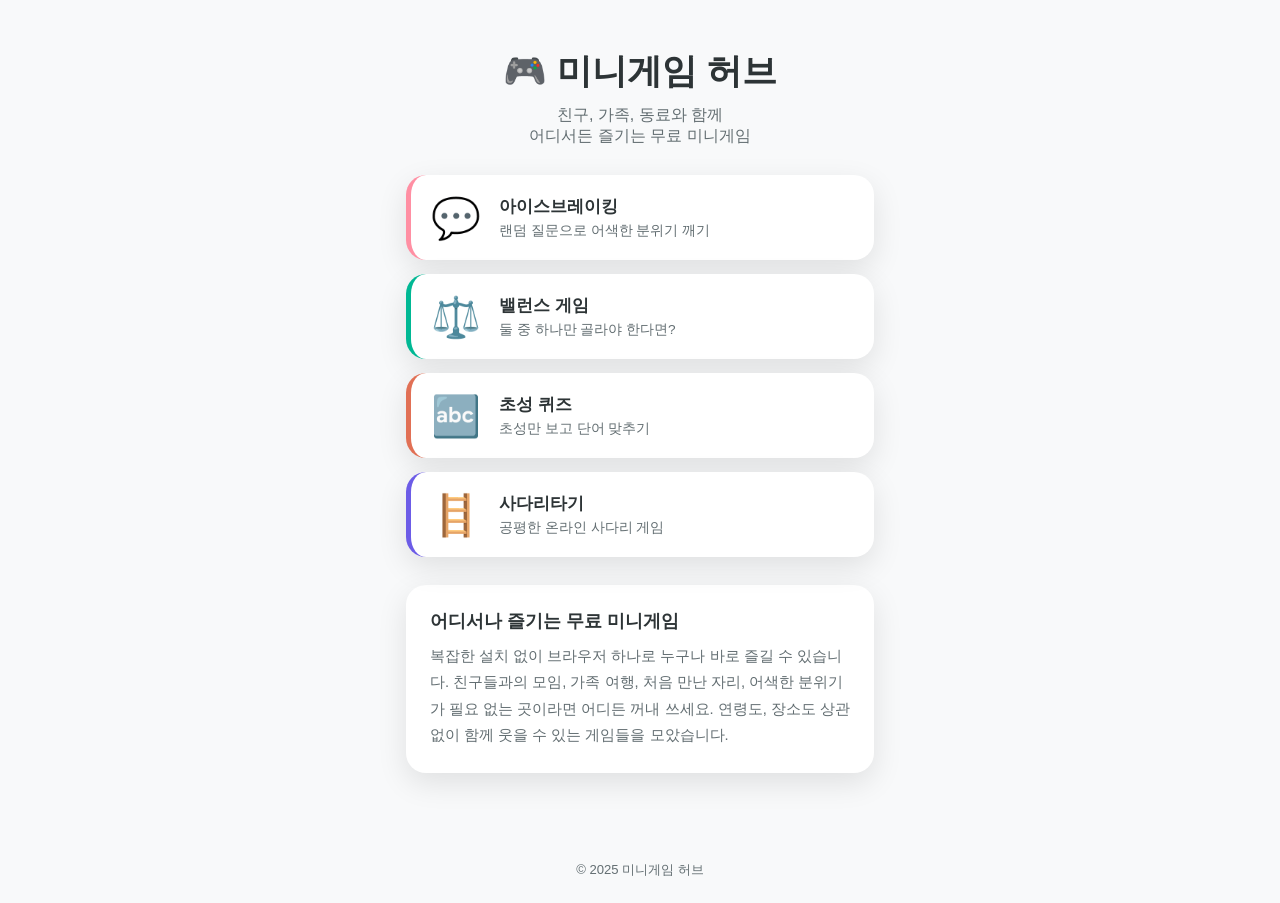
==== index.html @ 9e03bd50 "feat: 별도 페이지 분리 및 SEO 최적화 - index.html: 홈 페이지 (게임 목록 카드) - icebreaker.html: 아이스브레이킹 독립 페이지 - balance" ====
<!DOCTYPE html>
<html lang="ko">
<head>
  <meta charset="UTF-8">
  <meta name="viewport" content="width=device-width, initial-scale=1.0">
  <title>미니게임 허브 - 무료 온라인 미니게임 모음</title>
  <meta name="description" content="아이스브레이킹, 밸런스 게임, 초성 퀴즈, 사다리타기까지! 친구, 가족, 동료와 함께 즐기는 무료 온라인 미니게임 모음. 설치 없이 바로 플레이!">
  <meta name="keywords" content="미니게임, 온라인게임, 무료게임, 아이스브레이킹, 밸런스게임, 초성퀴즈, 사다리타기, 파티게임, 친구게임, 모임게임">
  <meta name="robots" content="index, follow">
  <meta property="og:type" content="website">
  <meta property="og:title" content="미니게임 허브 - 무료 온라인 미니게임 모음">
  <meta property="og:description" content="친구, 가족, 동료와 함께 즐기는 무료 온라인 미니게임 모음. 설치 없이 바로 플레이!">
  <meta property="og:url" content="https://comeevery-git.github.io/new_agent_project/">
  <meta property="og:locale" content="ko_KR">
  <link rel="canonical" href="https://comeevery-git.github.io/new_agent_project/">
  <link rel="icon" href="data:image/svg+xml,<svg xmlns=%22http://www.w3.org/2000/svg%22 viewBox=%220 0 100 100%22><text y=%22.9em%22 font-size=%2290%22>🎮</text></svg>">
  <link rel="stylesheet" href="designer/style.css">
</head>
<body class="home-theme">

  <header class="home-header">
    <h1 class="home-title">🎮 미니게임 허브</h1>
    <p class="home-subtitle">친구, 가족, 동료와 함께<br>어디서든 즐기는 무료 미니게임</p>
  </header>

  <main class="home-main">
    <nav class="games-grid" aria-label="게임 목록">
      <a href="icebreaker.html" class="home-game-card card-icebreaker">
        <div class="home-game-icon">💬</div>
        <div>
          <div class="home-game-name">아이스브레이킹</div>
          <div class="home-game-desc">랜덤 질문으로 어색한 분위기 깨기</div>
        </div>
      </a>
      <a href="balance.html" class="home-game-card card-balance">
        <div class="home-game-icon">⚖️</div>
        <div>
          <div class="home-game-name">밸런스 게임</div>
          <div class="home-game-desc">둘 중 하나만 골라야 한다면?</div>
        </div>
      </a>
      <a href="quiz.html" class="home-game-card card-quiz">
        <div class="home-game-icon">🔤</div>
        <div>
          <div class="home-game-name">초성 퀴즈</div>
          <div class="home-game-desc">초성만 보고 단어 맞추기</div>
        </div>
      </a>
      <a href="ladder.html" class="home-game-card card-ladder">
        <div class="home-game-icon">🪜</div>
        <div>
          <div class="home-game-name">사다리타기</div>
          <div class="home-game-desc">공평한 온라인 사다리 게임</div>
        </div>
      </a>
    </nav>

    <section class="about-section">
      <h2>어디서나 즐기는 무료 미니게임</h2>
      <p>복잡한 설치 없이 브라우저 하나로 누구나 바로 즐길 수 있습니다. 친구들과의 모임, 가족 여행, 처음 만난 자리, 어색한 분위기가 필요 없는 곳이라면 어디든 꺼내 쓰세요. 연령도, 장소도 상관없이 함께 웃을 수 있는 게임들을 모았습니다.</p>
    </section>
  </main>

  <footer class="home-footer">
    <p>© 2025 미니게임 허브</p>
  </footer>

</body>
</html>
---- designer/style.css ----
:root {
  --bg-primary: #f8f9fa;
  --bg-secondary: #ffffff;
  --accent-color: #ff8fa3;
  --text-main: #2d3436;
  --text-muted: #636e72;
  --shadow: 0 10px 30px rgba(0, 0, 0, 0.1);
}

* {
  box-sizing: border-box;
  margin: 0;
  padding: 0;
  font-family: 'Pretendard', -apple-system, BlinkMacSystemFont, 'Segoe UI', Roboto, sans-serif;
}

body {
  background-color: var(--bg-primary);
  display: flex;
  flex-direction: column;
  min-height: 100vh;
  color: var(--text-main);
  transition: background-color 0.4s ease;
}

/* ==================== 상단 네비게이션 ==================== */
.app-nav {
  position: sticky;
  top: 0;
  z-index: 100;
  display: flex;
  justify-content: space-between;
  align-items: center;
  padding: 14px 20px;
  background: var(--bg-secondary);
  box-shadow: 0 2px 12px rgba(0, 0, 0, 0.07);
}

.nav-game-title {
  font-size: 1.1rem;
  font-weight: 800;
  color: var(--accent-color);
  transition: color 0.3s;
}

.menu-btn {
  background: none;
  border: none;
  cursor: pointer;
  display: flex;
  flex-direction: column;
  justify-content: center;
  gap: 5px;
  padding: 8px;
  border-radius: 10px;
  transition: background 0.2s;
}

.menu-btn:hover {
  background: var(--bg-primary);
}

.menu-btn span {
  display: block;
  width: 22px;
  height: 2.5px;
  background: var(--text-main);
  border-radius: 2px;
}

/* ==================== 게임 뷰 ==================== */
.game-view {
  flex: 1;
  display: flex;
  justify-content: center;
  align-items: center;
  padding: 24px 16px;
  overflow-y: auto;
}

.game-view.hidden {
  display: none;
}

/* ==================== 게임 선택 메뉴 (바텀 시트) ==================== */
.game-menu-overlay {
  position: fixed;
  inset: 0;
  background: rgba(0, 0, 0, 0.45);
  z-index: 200;
  display: flex;
  align-items: flex-end;
  opacity: 0;
  pointer-events: none;
  transition: opacity 0.3s ease;
}

.game-menu-overlay.open {
  opacity: 1;
  pointer-events: all;
}

.game-menu {
  width: 100%;
  background: var(--bg-secondary);
  border-radius: 28px 28px 0 0;
  padding: 24px 20px 32px;
  transform: translateY(100%);
  transition: transform 0.35s cubic-bezier(0.34, 1.56, 0.64, 1);
}

.game-menu-overlay.open .game-menu {
  transform: translateY(0);
}

.game-menu-handle {
  width: 40px;
  height: 4px;
  background: #ddd;
  border-radius: 2px;
  margin: 0 auto 20px;
}

.game-menu-header {
  display: flex;
  justify-content: space-between;
  align-items: center;
  margin-bottom: 18px;
  font-size: 1.1rem;
  font-weight: 800;
}

.close-menu-btn {
  background: var(--bg-primary);
  border: none;
  border-radius: 50%;
  width: 34px;
  height: 34px;
  cursor: pointer;
  font-size: 14px;
  color: var(--text-muted);
  display: flex;
  align-items: center;
  justify-content: center;
  transition: background 0.2s;
}

.close-menu-btn:hover {
  background: #e0e0e0;
}

.game-list {
  display: flex;
  flex-direction: column;
  gap: 10px;
}

.game-card {
  display: flex;
  align-items: center;
  gap: 16px;
  padding: 16px;
  border-radius: 18px;
  background: var(--bg-primary);
  cursor: pointer;
  border: 2px solid transparent;
  transition: all 0.2s ease;
}

.game-card:hover {
  border-color: var(--accent-color);
}

.game-card.active {
  background: var(--accent-color);
  color: white;
}

.game-card-icon {
  font-size: 2.2rem;
  line-height: 1;
}

.game-card-info {
  flex: 1;
}

.game-card-name {
  font-weight: 800;
  font-size: 1rem;
  margin-bottom: 2px;
}

.game-card-desc {
  font-size: 0.82rem;
  opacity: 0.65;
}

.game-card.active .game-card-desc {
  opacity: 0.85;
}

/* ==================== 아이스브레이킹 뷰 ==================== */
.container {
  width: 100%;
  max-width: 450px;
  text-align: center;
}

.category-tabs {
  display: flex;
  justify-content: space-around;
  margin-bottom: 2rem;
  background: #eee;
  padding: 5px;
  border-radius: 15px;
}

.category-tabs button {
  flex: 1;
  border: none;
  background: transparent;
  padding: 10px;
  border-radius: 12px;
  cursor: pointer;
  font-weight: 600;
  transition: 0.3s;
  font-family: inherit;
}

.category-tabs button.active {
  background: white;
  box-shadow: 0 4px 6px rgba(0, 0, 0, 0.05);
  color: var(--accent-color);
}

.card {
  background: var(--bg-secondary);
  padding: 3rem 2rem;
  border-radius: 25px;
  box-shadow: var(--shadow);
  min-height: 250px;
  display: flex;
  flex-direction: column;
  justify-content: center;
  margin-bottom: 2rem;
  transition: transform 0.3s ease;
}

.card:active {
  transform: scale(0.98);
}

.question-text {
  font-size: 1.5rem;
  line-height: 1.6;
  font-weight: 700;
  word-break: keep-all;
}

.generate-btn {
  background: var(--accent-color);
  color: white;
  border: none;
  padding: 1.2rem 2.5rem;
  border-radius: 18px;
  font-size: 1.2rem;
  font-weight: 800;
  cursor: pointer;
  box-shadow: 0 8px 20px rgba(0, 0, 0, 0.12);
  width: 100%;
  transition: 0.3s;
  font-family: inherit;
}

.generate-btn:hover {
  transform: translateY(-2px);
  filter: brightness(1.05);
}

.generate-btn:active {
  transform: translateY(0);
}

/* ==================== 사다리타기 ==================== */
.ladder-container {
  width: 100%;
  max-width: 500px;
  text-align: center;
}

.ladder-title {
  font-size: 1.5rem;
  font-weight: 800;
  margin-bottom: 6px;
}

.ladder-subtitle {
  color: var(--text-muted);
  margin-bottom: 24px;
  font-size: 0.95rem;
}

.ladder-inputs {
  background: var(--bg-secondary);
  border-radius: 20px;
  padding: 20px;
  box-shadow: var(--shadow);
  margin-bottom: 20px;
  text-align: left;
}

.ladder-col-header {
  display: flex;
  justify-content: space-between;
  font-weight: 700;
  font-size: 0.88rem;
  color: var(--text-muted);
  margin-bottom: 12px;
  padding: 0 4px;
}

.ladder-col-header span:last-child {
  margin-right: 34px;
}

.player-row {
  display: flex;
  gap: 8px;
  margin-bottom: 10px;
  align-items: center;
}

.player-input,
.result-input {
  flex: 1;
  padding: 11px 14px;
  border: 2px solid #eee;
  border-radius: 12px;
  font-size: 0.95rem;
  font-family: inherit;
  outline: none;
  background: var(--bg-primary);
  color: var(--text-main);
  transition: border-color 0.2s;
}

.player-input:focus,
.result-input:focus {
  border-color: var(--accent-color);
  background: white;
}

.remove-row-btn {
  background: none;
  border: none;
  color: #ccc;
  cursor: pointer;
  font-size: 1.1rem;
  padding: 4px 6px;
  border-radius: 8px;
  transition: color 0.2s;
  flex-shrink: 0;
  line-height: 1;
}

.remove-row-btn:hover {
  color: #e74c3c;
}

.add-player-btn {
  width: 100%;
  padding: 11px;
  border: 2px dashed #ddd;
  border-radius: 12px;
  background: none;
  color: var(--text-muted);
  font-size: 0.93rem;
  cursor: pointer;
  margin-top: 6px;
  transition: all 0.2s;
  font-family: inherit;
  font-weight: 600;
}

.add-player-btn:hover {
  border-color: var(--accent-color);
  color: var(--accent-color);
}

.add-player-btn:disabled {
  opacity: 0.35;
  cursor: not-allowed;
}

.ladder-start-btn {
  margin-top: 4px;
}

#ladder-canvas {
  display: block;
  margin: 0 auto 20px;
  max-width: 100%;
}

.ladder-actions {
  display: flex;
  flex-direction: column;
  gap: 10px;
}

.secondary-btn {
  background: var(--bg-secondary);
  border: 2px solid #eee;
  padding: 1rem 2rem;
  border-radius: 18px;
  font-size: 1rem;
  font-weight: 700;
  cursor: pointer;
  width: 100%;
  transition: all 0.2s;
  font-family: inherit;
  color: var(--text-main);
}

.secondary-btn:hover {
  border-color: var(--accent-color);
  color: var(--accent-color);
}

.result-list {
  margin-top: 20px;
  display: flex;
  flex-direction: column;
  gap: 10px;
  text-align: left;
}

.result-item {
  display: flex;
  align-items: center;
  gap: 10px;
  background: var(--bg-secondary);
  padding: 14px 18px;
  border-radius: 14px;
  box-shadow: 0 2px 10px rgba(0, 0, 0, 0.06);
}

.result-player {
  font-weight: 700;
  flex: 1;
}

.result-arrow {
  color: var(--text-muted);
  font-size: 1rem;
}

.result-value {
  font-weight: 700;
  color: var(--accent-color);
  flex: 1;
  text-align: right;
}

/* ==================== 밸런스 게임 ==================== */
.balance-progress {
  text-align: center;
  font-size: 0.9rem;
  font-weight: 600;
  color: var(--text-muted);
  margin-bottom: 20px;
}

.balance-cards {
  display: flex;
  flex-direction: column;
  gap: 14px;
  margin-bottom: 24px;
}

.balance-card {
  background: var(--bg-secondary);
  border: 3px solid #eee;
  border-radius: 22px;
  padding: 28px 20px;
  font-size: 1.3rem;
  font-weight: 800;
  text-align: center;
  cursor: pointer;
  transition: all 0.2s ease;
  line-height: 1.4;
  word-break: keep-all;
  box-shadow: var(--shadow);
}

.balance-card:hover {
  border-color: var(--accent-color);
  transform: scale(1.02);
}

.balance-card.selected {
  background: var(--accent-color);
  border-color: var(--accent-color);
  color: white;
  transform: scale(1.02);
}

.balance-vs {
  text-align: center;
  font-size: 1rem;
  font-weight: 900;
  color: var(--text-muted);
  letter-spacing: 2px;
}

/* ==================== 초성 퀴즈 ==================== */
.quiz-progress {
  text-align: center;
  font-size: 0.9rem;
  font-weight: 600;
  color: var(--text-muted);
  margin-bottom: 20px;
}

.quiz-card {
  background: var(--bg-secondary);
  border-radius: 25px;
  padding: 40px 24px 30px;
  text-align: center;
  box-shadow: var(--shadow);
  margin-bottom: 20px;
}

.quiz-consonants {
  font-size: 3rem;
  font-weight: 900;
  letter-spacing: 12px;
  color: var(--accent-color);
  margin-bottom: 24px;
  line-height: 1.2;
}

.quiz-timer-bar {
  width: 100%;
  height: 8px;
  background: #eee;
  border-radius: 4px;
  overflow: hidden;
  margin-bottom: 20px;
}

.quiz-timer-fill {
  height: 100%;
  background: var(--accent-color);
  border-radius: 4px;
  transition: width 0.1s linear;
}

.quiz-hint {
  font-size: 1rem;
  color: var(--text-muted);
  background: var(--bg-primary);
  border-radius: 12px;
  padding: 10px 16px;
  margin-bottom: 10px;
}

.quiz-answer {
  font-size: 2rem;
  font-weight: 900;
  color: var(--accent-color);
  animation: fadeIn 0.4s ease;
  margin-top: 8px;
}

.quiz-actions {
  display: flex;
  gap: 10px;
  margin-bottom: 10px;
}

.quiz-actions .secondary-btn {
  flex: 1;
}

.quiz-actions .generate-btn {
  flex: 2;
}

/* ==================== 테마 ==================== */
.meeting-theme { --accent-color: #ff8fa3; }
.office-theme  { --accent-color: #74b9ff; }
.casual-theme  { --accent-color: #fab1a0; }
.ladder-theme  { --accent-color: #6c5ce7; }
.balance-theme { --accent-color: #00b894; }
.quiz-theme    { --accent-color: #e17055; }

/* ==================== 홈 페이지 ==================== */
.home-theme { --accent-color: #ff8fa3; }

.home-header {
  padding: 48px 20px 28px;
  text-align: center;
}

.home-title {
  font-size: 2.2rem;
  font-weight: 900;
  margin-bottom: 10px;
}

.home-subtitle {
  font-size: 1rem;
  color: var(--text-muted);
  font-weight: 500;
  word-break: keep-all;
}

.home-main {
  max-width: 500px;
  margin: 0 auto;
  padding: 0 16px 40px;
}

.games-grid {
  display: flex;
  flex-direction: column;
  gap: 14px;
  margin-bottom: 28px;
}

.home-game-card {
  display: flex;
  align-items: center;
  gap: 18px;
  background: var(--bg-secondary);
  border-radius: 20px;
  padding: 20px;
  text-decoration: none;
  color: var(--text-main);
  box-shadow: var(--shadow);
  border-left: 5px solid transparent;
  transition: transform 0.2s ease, box-shadow 0.2s ease;
}

.home-game-card:hover {
  transform: translateY(-3px);
  box-shadow: 0 16px 40px rgba(0, 0, 0, 0.12);
}

.home-game-card.card-icebreaker { border-left-color: #ff8fa3; }
.home-game-card.card-balance    { border-left-color: #00b894; }
.home-game-card.card-quiz       { border-left-color: #e17055; }
.home-game-card.card-ladder     { border-left-color: #6c5ce7; }

.home-game-icon {
  font-size: 2.5rem;
  line-height: 1;
  flex-shrink: 0;
}

.home-game-name {
  font-size: 1.05rem;
  font-weight: 800;
  margin-bottom: 4px;
}

.home-game-desc {
  font-size: 0.85rem;
  color: var(--text-muted);
  font-weight: 500;
}

.about-section {
  background: var(--bg-secondary);
  border-radius: 20px;
  padding: 24px;
  box-shadow: var(--shadow);
  margin-bottom: 24px;
}

.about-section h2 {
  font-size: 1.1rem;
  font-weight: 800;
  margin-bottom: 10px;
}

.about-section p {
  font-size: 0.92rem;
  color: var(--text-muted);
  line-height: 1.8;
}

.home-footer {
  text-align: center;
  padding: 24px 20px;
  font-size: 0.82rem;
  color: var(--text-muted);
}

.home-footer a {
  color: var(--text-muted);
  text-decoration: underline;
}

/* ==================== 게임 페이지 공통 ==================== */
.page-nav {
  position: sticky;
  top: 0;
  z-index: 100;
  display: flex;
  align-items: center;
  justify-content: space-between;
  padding: 14px 20px;
  background: var(--bg-secondary);
  box-shadow: 0 2px 12px rgba(0, 0, 0, 0.07);
}

.back-btn {
  text-decoration: none;
  color: var(--accent-color);
  font-weight: 700;
  font-size: 0.92rem;
  padding: 6px 12px;
  border-radius: 10px;
  background: rgba(0, 0, 0, 0.04);
  transition: background 0.2s;
  white-space: nowrap;
}

.back-btn:hover { background: rgba(0, 0, 0, 0.08); }

.page-nav-title {
  font-size: 1rem;
  font-weight: 800;
  color: var(--text-main);
}

.nav-spacer { width: 70px; }

.game-page {
  flex: 1;
  display: flex;
  justify-content: center;
  align-items: center;
  padding: 24px 16px;
}

.game-page.top-align {
  align-items: flex-start;
  padding-top: 20px;
}

.other-games {
  max-width: 500px;
  margin: 0 auto;
  padding: 0 16px 40px;
}

.other-games h2 {
  font-size: 0.95rem;
  font-weight: 700;
  color: var(--text-muted);
  margin-bottom: 14px;
  padding-left: 4px;
}

.other-games-list {
  display: flex;
  flex-direction: column;
  gap: 10px;
}

.other-game-link {
  display: flex;
  align-items: center;
  gap: 14px;
  background: var(--bg-secondary);
  border-radius: 16px;
  padding: 14px 18px;
  text-decoration: none;
  color: var(--text-main);
  font-weight: 700;
  font-size: 0.92rem;
  box-shadow: 0 2px 8px rgba(0, 0, 0, 0.06);
  transition: transform 0.2s;
}

.other-game-link:hover { transform: translateX(4px); }
.other-game-link span:first-child { font-size: 1.4rem; }

/* ==================== 유틸리티 ==================== */
.hidden { display: none !important; }

/* ==================== 애니메이션 ==================== */
.fade-in {
  animation: fadeIn 0.5s ease;
}

@keyframes fadeIn {
  from { opacity: 0; transform: translateY(10px); }
  to   { opacity: 1; transform: translateY(0); }
}
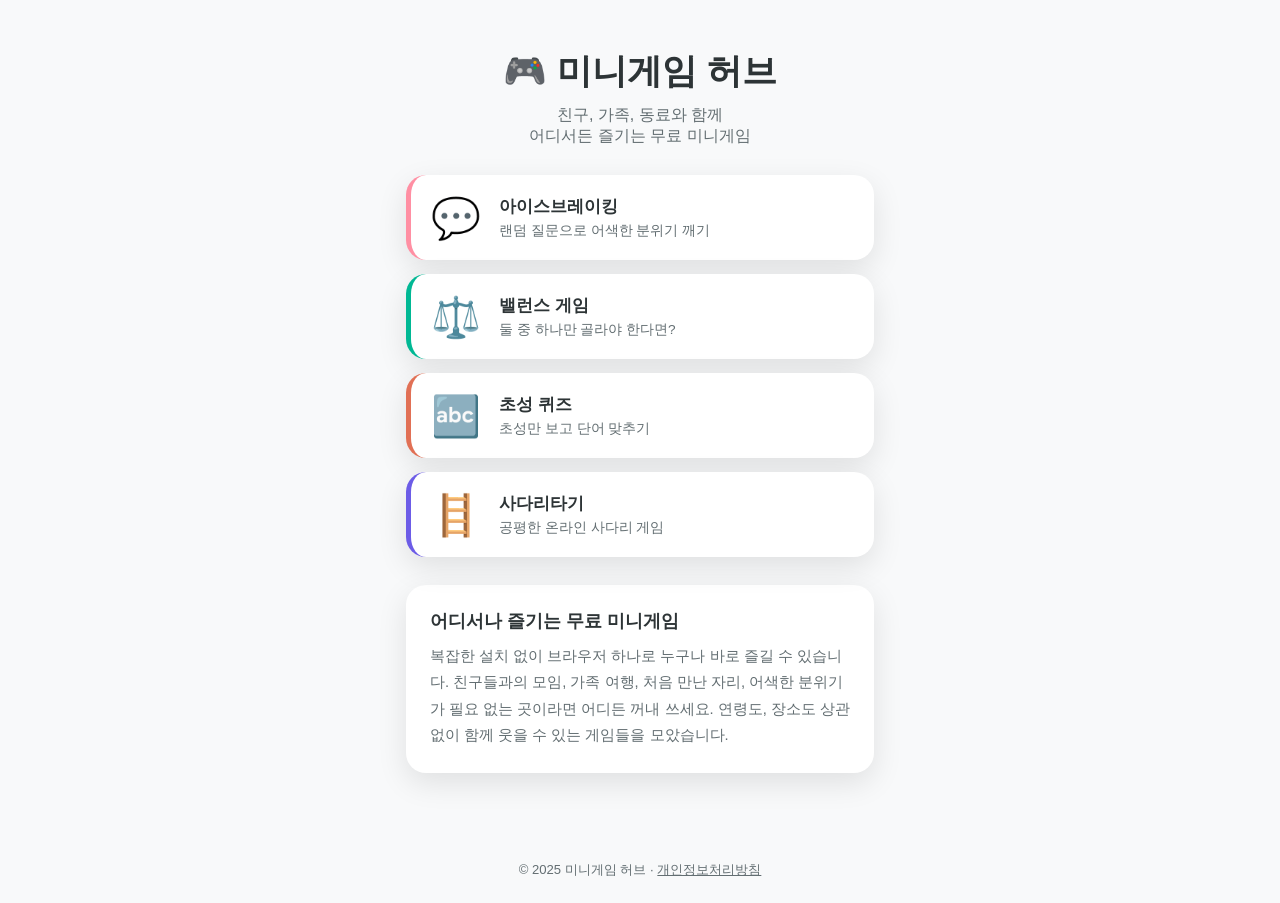
==== commit 116286f7: "feat: og:image, 개인정보처리방침, AdSense 준비 완료 - og-image.jpg 추가 (소셜 공유 썸네일) - 전 페이지 og:image / twitter:ima" ====
--- a/index.html
+++ b/index.html
@@ -13,6 +13,22 @@
   <meta property="og:url" content="https://comeevery-git.github.io/new_agent_project/">
   <meta property="og:locale" content="ko_KR">
   <link rel="canonical" href="https://comeevery-git.github.io/new_agent_project/">
+  <meta property="og:image" content="https://comeevery-git.github.io/new_agent_project/og-image.jpg">
+  <meta property="og:image:alt" content="미니게임 허브 마스코트">
+  <meta name="twitter:card" content="summary_large_image">
+  <meta name="twitter:title" content="미니게임 허브 - 무료 온라인 미니게임 모음">
+  <meta name="twitter:description" content="친구, 가족, 동료와 함께 즐기는 무료 온라인 미니게임 모음. 설치 없이 바로 플레이!">
+  <meta name="twitter:image" content="https://comeevery-git.github.io/new_agent_project/og-image.jpg">
+  <script type="application/ld+json">
+  {
+    "@context": "https://schema.org",
+    "@type": "WebSite",
+    "name": "미니게임 허브",
+    "description": "아이스브레이킹, 밸런스 게임, 초성 퀴즈, 사다리타기! 친구, 가족, 동료와 함께 즐기는 무료 온라인 미니게임 모음.",
+    "url": "https://comeevery-git.github.io/new_agent_project/",
+    "inLanguage": "ko-KR"
+  }
+  </script>
   <link rel="icon" href="data:image/svg+xml,<svg xmlns=%22http://www.w3.org/2000/svg%22 viewBox=%220 0 100 100%22><text y=%22.9em%22 font-size=%2290%22>🎮</text></svg>">
   <link rel="stylesheet" href="designer/style.css">
 </head>
@@ -62,7 +78,7 @@
   </main>
 
   <footer class="home-footer">
-    <p>© 2025 미니게임 허브</p>
+    <p>© 2025 미니게임 허브 · <a href="privacy.html">개인정보처리방침</a></p>
   </footer>
 
 </body>
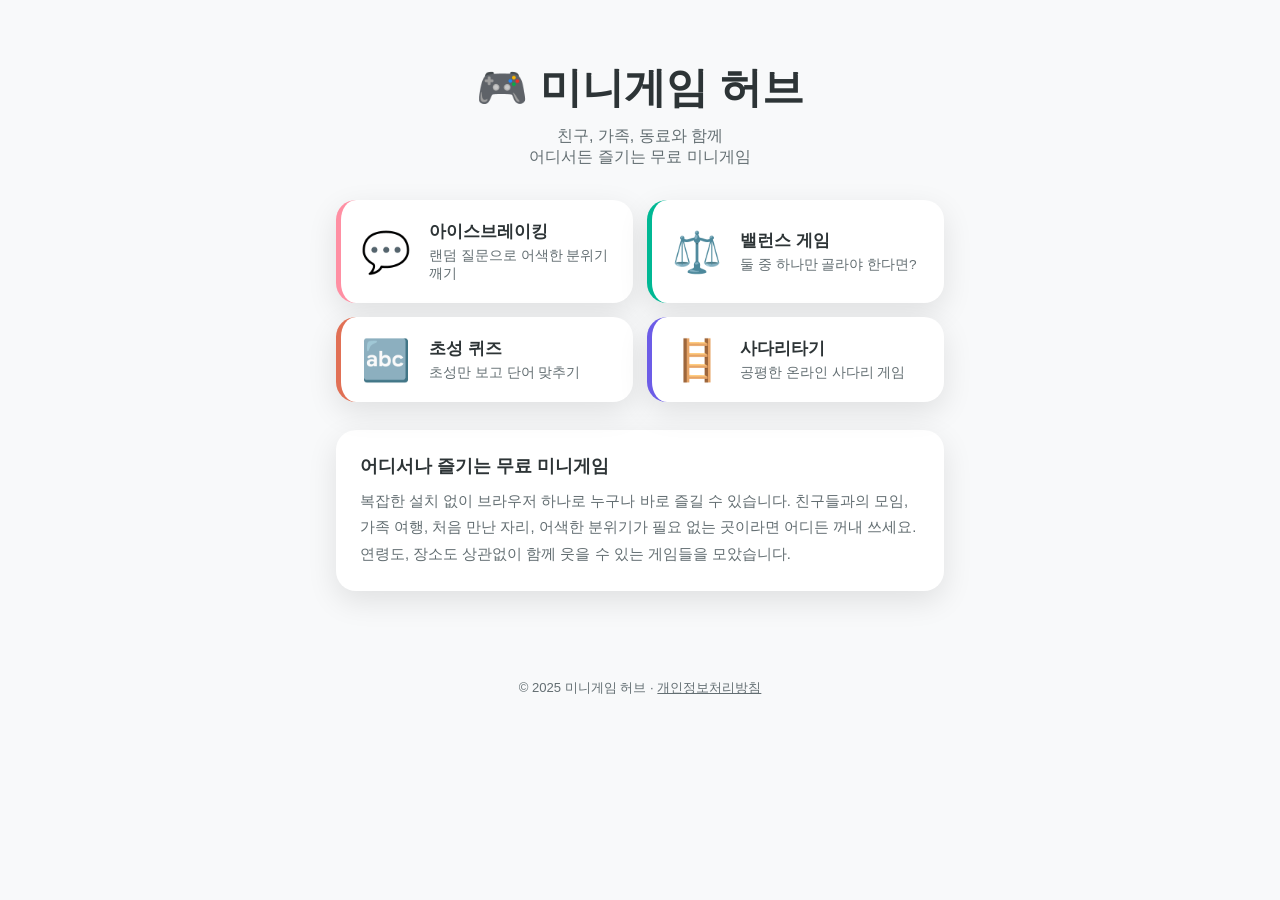
==== commit da6824c2: "fix: og:image:width, og:image:height, og:image:type 태그 추가 (Kakao OG 스크레이퍼 호환성) Co-Authored-By: Claud" ====
--- a/index.html
+++ b/index.html
@@ -14,6 +14,9 @@
   <meta property="og:locale" content="ko_KR">
   <link rel="canonical" href="https://comeevery-git.github.io/new_agent_project/">
   <meta property="og:image" content="https://comeevery-git.github.io/new_agent_project/og-image.jpg">
+  <meta property="og:image:width" content="800">
+  <meta property="og:image:height" content="800">
+  <meta property="og:image:type" content="image/jpeg">
   <meta property="og:image:alt" content="미니게임 허브 마스코트">
   <meta name="twitter:card" content="summary_large_image">
   <meta name="twitter:title" content="미니게임 허브 - 무료 온라인 미니게임 모음">
--- a/designer/style.css
+++ b/designer/style.css
@@ -793,6 +793,47 @@
 /* ==================== 유틸리티 ==================== */
 .hidden { display: none !important; }
 
+/* ==================== 반응형 ==================== */
+@media (min-width: 600px) {
+  .games-grid {
+    display: grid;
+    grid-template-columns: 1fr 1fr;
+    gap: 14px;
+  }
+
+  .home-header {
+    padding: 60px 20px 32px;
+  }
+
+  .home-title {
+    font-size: 2.6rem;
+  }
+
+  .balance-card {
+    font-size: 1.5rem;
+    padding: 36px 28px;
+  }
+
+  .quiz-consonants {
+    font-size: 3.8rem;
+    letter-spacing: 18px;
+  }
+}
+
+@media (min-width: 900px) {
+  .home-main {
+    max-width: 640px;
+  }
+
+  .game-page {
+    padding: 40px 20px;
+  }
+
+  .container {
+    max-width: 520px;
+  }
+}
+
 /* ==================== 애니메이션 ==================== */
 .fade-in {
   animation: fadeIn 0.5s ease;
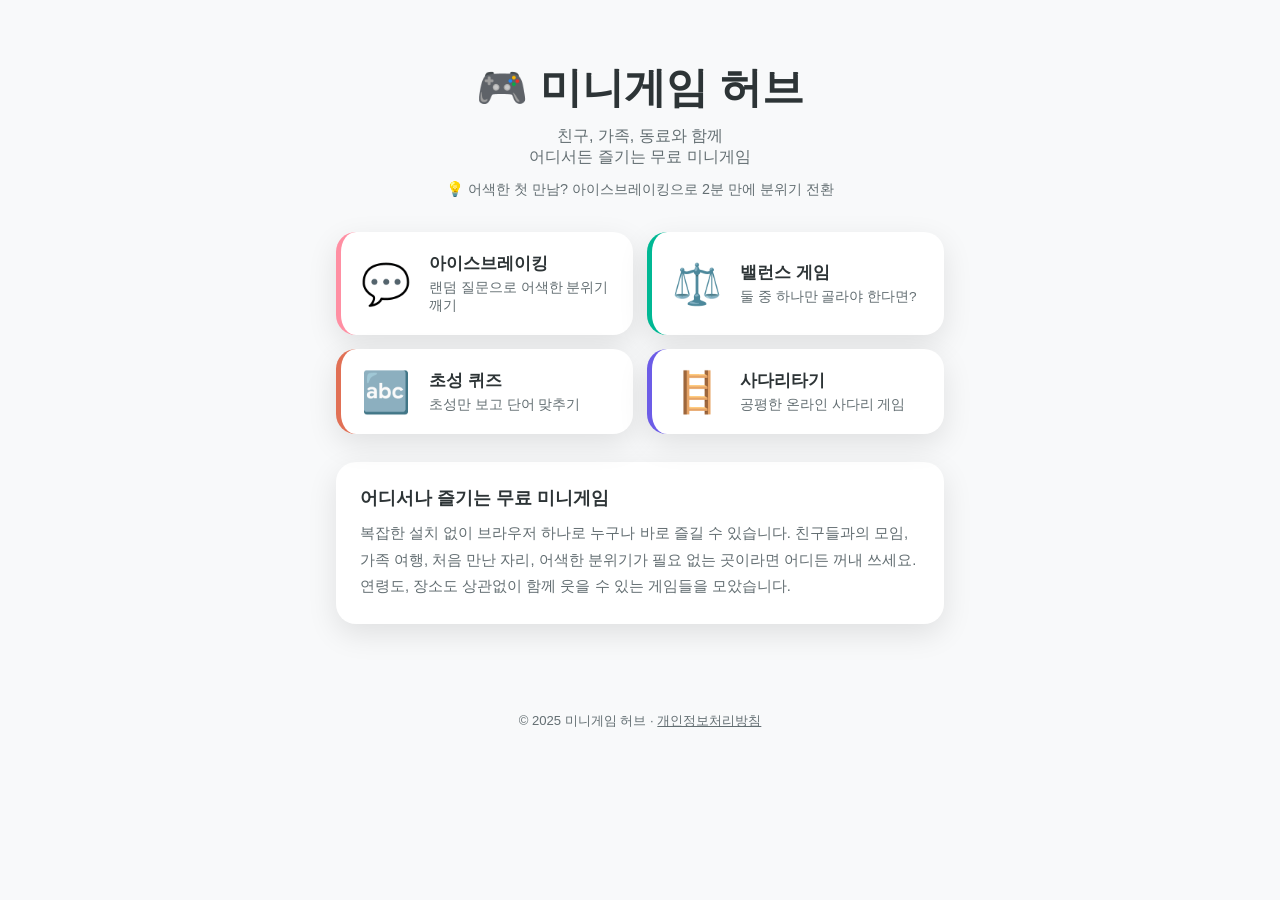
==== commit b0cd9968: "feat: 공유하기 버튼 + 토스트, 상황 활용 섹션, 홈 rotating text 추가 - 각 게임 페이지 상단 네비에 🔗 공유 버튼 추가 (링크 복사 + 토스트 노티) - 각 " ====
--- a/index.html
+++ b/index.html
@@ -40,6 +40,7 @@
   <header class="home-header">
     <h1 class="home-title">🎮 미니게임 허브</h1>
     <p class="home-subtitle">친구, 가족, 동료와 함께<br>어디서든 즐기는 무료 미니게임</p>
+    <p class="home-rotating-text" id="home-rotating-text"></p>
   </header>
 
   <main class="home-main">
@@ -84,5 +85,30 @@
     <p>© 2025 미니게임 허브 · <a href="privacy.html">개인정보처리방침</a></p>
   </footer>
 
+  <div class="toast" id="toast">🔗 링크가 복사되었어요!</div>
+
+  <script>
+    const messages = [
+      '💡 어색한 첫 만남? 아이스브레이킹으로 2분 만에 분위기 전환',
+      '⚖️ 치킨 vs 피자, 진짜 내 취향은 뭘까?',
+      '🔤 초성만 보고 3초 안에 맞춰봐!',
+      '🪜 오늘 메뉴 고민된다면 사다리에 맡겨봐',
+      '🎮 설치 없이 바로 플레이 — 지금 시작하세요',
+    ];
+    let idx = 0;
+    const el = document.getElementById('home-rotating-text');
+
+    function rotate() {
+      el.classList.add('fade-out');
+      setTimeout(() => {
+        idx = (idx + 1) % messages.length;
+        el.textContent = messages[idx];
+        el.classList.remove('fade-out');
+      }, 380);
+    }
+
+    el.textContent = messages[0];
+    setInterval(rotate, 3500);
+  </script>
 </body>
 </html>
--- a/designer/style.css
+++ b/designer/style.css
@@ -834,6 +834,111 @@
   }
 }
 
+/* ==================== 공유하기 버튼 ==================== */
+.share-btn {
+  background: var(--bg-primary);
+  border: 1.5px solid rgba(0,0,0,0.12);
+  border-radius: 20px;
+  padding: 6px 14px;
+  font-size: 0.82rem;
+  font-weight: 600;
+  color: var(--text-muted);
+  cursor: pointer;
+  transition: all 0.2s;
+  white-space: nowrap;
+}
+
+.share-btn:hover {
+  background: var(--accent-color);
+  color: #fff;
+  border-color: var(--accent-color);
+  transform: translateY(-1px);
+}
+
+/* ==================== 토스트 알림 ==================== */
+.toast {
+  position: fixed;
+  bottom: 32px;
+  left: 50%;
+  transform: translateX(-50%) translateY(80px);
+  background: #2d3436;
+  color: #fff;
+  padding: 12px 24px;
+  border-radius: 24px;
+  font-size: 0.9rem;
+  font-weight: 600;
+  z-index: 9999;
+  opacity: 0;
+  transition: opacity 0.25s ease, transform 0.25s ease;
+  pointer-events: none;
+  white-space: nowrap;
+}
+
+.toast.show {
+  opacity: 1;
+  transform: translateX(-50%) translateY(0);
+}
+
+/* ==================== 상황 활용 섹션 ==================== */
+.situations-section {
+  padding: 28px 20px 4px;
+  max-width: 520px;
+  margin: 0 auto;
+  width: 100%;
+}
+
+.situations-section h2 {
+  font-size: 0.82rem;
+  color: var(--text-muted);
+  font-weight: 700;
+  letter-spacing: 0.06em;
+  margin-bottom: 12px;
+  text-transform: uppercase;
+}
+
+.situations-grid {
+  display: grid;
+  grid-template-columns: repeat(2, 1fr);
+  gap: 9px;
+}
+
+.situation-card {
+  background: var(--bg-secondary);
+  border-radius: 14px;
+  padding: 13px 15px;
+  display: flex;
+  align-items: center;
+  gap: 10px;
+  box-shadow: 0 2px 8px rgba(0,0,0,0.05);
+}
+
+.situation-card .sit-icon {
+  font-size: 1.5rem;
+  line-height: 1;
+  flex-shrink: 0;
+}
+
+.situation-card .sit-text {
+  font-size: 0.87rem;
+  font-weight: 600;
+  color: var(--text-main);
+  line-height: 1.35;
+}
+
+/* ==================== 홈 rotating text ==================== */
+.home-rotating-text {
+  font-size: 0.9rem;
+  color: var(--text-muted);
+  margin-top: 12px;
+  min-height: 1.4em;
+  opacity: 1;
+  transition: opacity 0.35s ease;
+}
+
+.home-rotating-text.fade-out {
+  opacity: 0;
+}
+
 /* ==================== 애니메이션 ==================== */
 .fade-in {
   animation: fadeIn 0.5s ease;
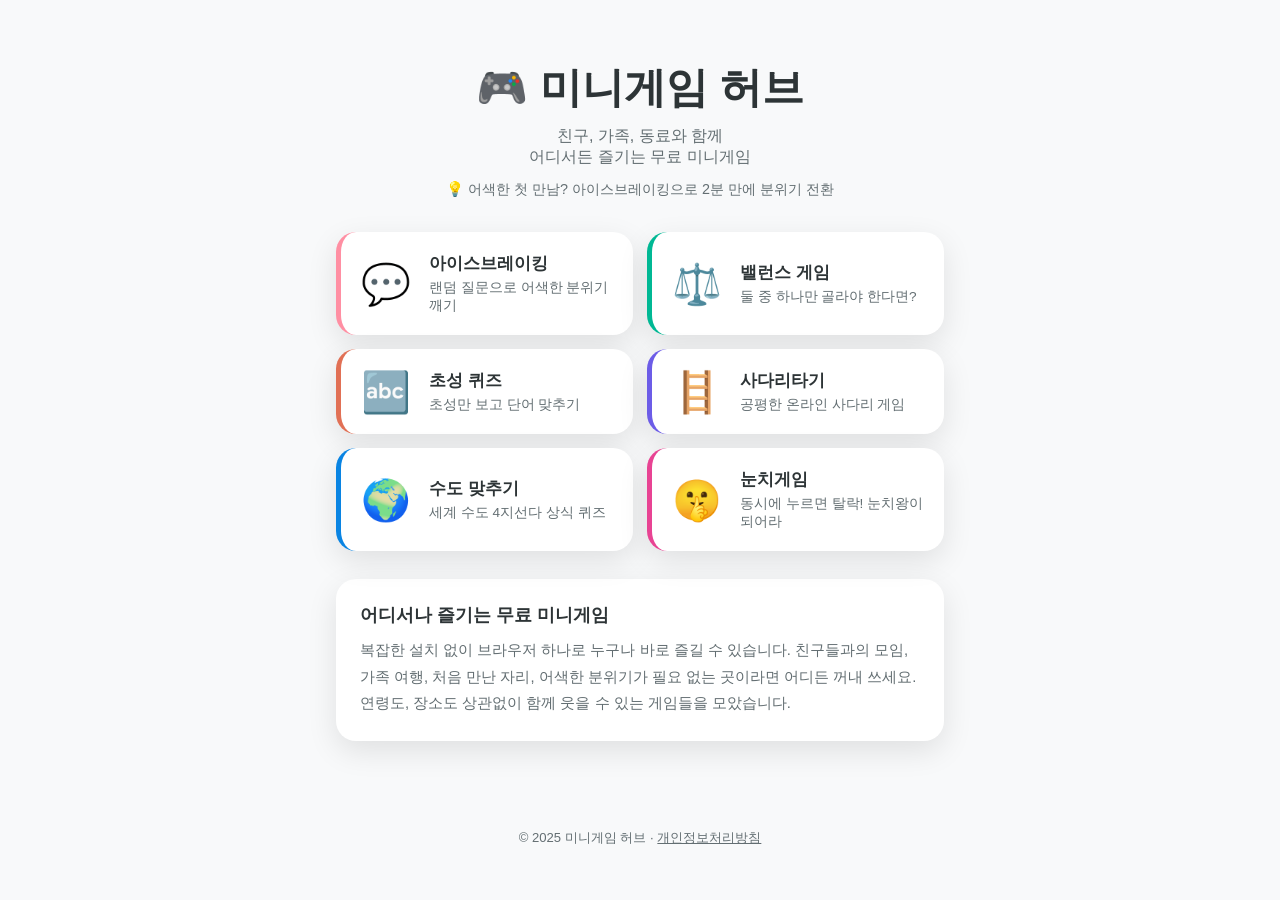
==== commit 71c30698: "feat: 수도 맞추기·눈치게임 추가, 상황 카드 리디자인, AOS 라이브러리 적용 - capital.html: 세계 50개국 수도 4지선다 퀴즈 (12초 타이머, 10문제, 점수" ====
--- a/index.html
+++ b/index.html
@@ -5,7 +5,7 @@
   <meta name="viewport" content="width=device-width, initial-scale=1.0">
   <title>미니게임 허브 - 무료 온라인 미니게임 모음</title>
   <meta name="description" content="아이스브레이킹, 밸런스 게임, 초성 퀴즈, 사다리타기까지! 친구, 가족, 동료와 함께 즐기는 무료 온라인 미니게임 모음. 설치 없이 바로 플레이!">
-  <meta name="keywords" content="미니게임, 온라인게임, 무료게임, 아이스브레이킹, 밸런스게임, 초성퀴즈, 사다리타기, 파티게임, 친구게임, 모임게임">
+  <meta name="keywords" content="미니게임, 온라인게임, 무료게임, 아이스브레이킹, 밸런스게임, 초성퀴즈, 사다리타기, 수도퀴즈, 눈치게임, 파티게임, 친구게임, 모임게임">
   <meta name="robots" content="index, follow">
   <meta property="og:type" content="website">
   <meta property="og:title" content="미니게임 허브 - 무료 온라인 미니게임 모음">
@@ -73,6 +73,20 @@
           <div class="home-game-desc">공평한 온라인 사다리 게임</div>
         </div>
       </a>
+      <a href="capital.html" class="home-game-card card-capital">
+        <div class="home-game-icon">🌍</div>
+        <div>
+          <div class="home-game-name">수도 맞추기</div>
+          <div class="home-game-desc">세계 수도 4지선다 상식 퀴즈</div>
+        </div>
+      </a>
+      <a href="nunchi.html" class="home-game-card card-nunchi">
+        <div class="home-game-icon">🤫</div>
+        <div>
+          <div class="home-game-name">눈치게임</div>
+          <div class="home-game-desc">동시에 누르면 탈락! 눈치왕이 되어라</div>
+        </div>
+      </a>
     </nav>
 
     <section class="about-section">
@@ -93,6 +107,8 @@
       '⚖️ 치킨 vs 피자, 진짜 내 취향은 뭘까?',
       '🔤 초성만 보고 3초 안에 맞춰봐!',
       '🪜 오늘 메뉴 고민된다면 사다리에 맡겨봐',
+      '🌍 호주의 수도가 시드니라고? 다시 생각해봐!',
+      '🤫 동시에 누르면 둘 다 탈락 — 눈치왕이 되어라',
       '🎮 설치 없이 바로 플레이 — 지금 시작하세요',
     ];
     let idx = 0;
--- a/designer/style.css
+++ b/designer/style.css
@@ -595,6 +595,8 @@
 .ladder-theme  { --accent-color: #6c5ce7; }
 .balance-theme { --accent-color: #00b894; }
 .quiz-theme    { --accent-color: #e17055; }
+.capital-theme { --accent-color: #0984e3; }
+.nunchi-theme  { --accent-color: #e84393; }
 
 /* ==================== 홈 페이지 ==================== */
 .home-theme { --accent-color: #ff8fa3; }
@@ -653,6 +655,8 @@
 .home-game-card.card-balance    { border-left-color: #00b894; }
 .home-game-card.card-quiz       { border-left-color: #e17055; }
 .home-game-card.card-ladder     { border-left-color: #6c5ce7; }
+.home-game-card.card-capital    { border-left-color: #0984e3; }
+.home-game-card.card-nunchi     { border-left-color: #e84393; }
 
 .home-game-icon {
   font-size: 2.5rem;
@@ -881,48 +885,50 @@
 
 /* ==================== 상황 활용 섹션 ==================== */
 .situations-section {
-  padding: 28px 20px 4px;
+  padding: 28px 20px 8px;
   max-width: 520px;
   margin: 0 auto;
   width: 100%;
 }
 
 .situations-section h2 {
-  font-size: 0.82rem;
+  font-size: 0.75rem;
   color: var(--text-muted);
   font-weight: 700;
-  letter-spacing: 0.06em;
+  letter-spacing: 0.08em;
   margin-bottom: 12px;
   text-transform: uppercase;
 }
 
+/* chip/pill 스타일 — 버튼처럼 보이지 않는 정보 태그 */
 .situations-grid {
-  display: grid;
-  grid-template-columns: repeat(2, 1fr);
-  gap: 9px;
+  display: flex;
+  flex-wrap: wrap;
+  gap: 8px;
 }
 
 .situation-card {
-  background: var(--bg-secondary);
-  border-radius: 14px;
-  padding: 13px 15px;
-  display: flex;
-  align-items: center;
-  gap: 10px;
-  box-shadow: 0 2px 8px rgba(0,0,0,0.05);
+  background: rgba(0, 0, 0, 0.04);
+  border-radius: 100px;
+  padding: 7px 14px 7px 10px;
+  display: inline-flex;
+  align-items: center;
+  gap: 6px;
+  /* no box-shadow, no border, cursor default */
+  cursor: default;
+  user-select: none;
 }
 
 .situation-card .sit-icon {
-  font-size: 1.5rem;
+  font-size: 1rem;
   line-height: 1;
-  flex-shrink: 0;
 }
 
 .situation-card .sit-text {
-  font-size: 0.87rem;
-  font-weight: 600;
-  color: var(--text-main);
-  line-height: 1.35;
+  font-size: 0.82rem;
+  font-weight: 500;
+  color: var(--text-muted);
+  line-height: 1;
 }
 
 /* ==================== 홈 rotating text ==================== */
@@ -939,6 +945,101 @@
   opacity: 0;
 }
 
+/* ==================== 눈치게임 ==================== */
+.nunchi-number-display {
+  font-size: 6rem;
+  font-weight: 900;
+  color: var(--accent-color);
+  line-height: 1;
+  margin: 12px 0 8px;
+  transition: transform 0.12s ease, color 0.2s;
+  display: block;
+  text-align: center;
+}
+
+.nunchi-number-display.pop {
+  animation: nunchiPop 0.25s ease;
+}
+
+@keyframes nunchiPop {
+  0%   { transform: scale(1); }
+  50%  { transform: scale(1.35); }
+  100% { transform: scale(1); }
+}
+
+.nunchi-status {
+  min-height: 1.5em;
+  font-size: 0.9rem;
+  color: var(--text-muted);
+  text-align: center;
+  margin-bottom: 16px;
+  font-weight: 500;
+}
+
+.nunchi-zones {
+  display: flex;
+  flex-wrap: wrap;
+  gap: 8px;
+  margin-bottom: 16px;
+}
+
+.nunchi-zone {
+  flex: 1 1 calc(50% - 4px);
+  min-height: 110px;
+  border-radius: 20px;
+  display: flex;
+  flex-direction: column;
+  align-items: center;
+  justify-content: center;
+  cursor: pointer;
+  user-select: none;
+  touch-action: manipulation;
+  transition: transform 0.1s, opacity 0.4s;
+  font-weight: 700;
+  color: #fff;
+  -webkit-tap-highlight-color: transparent;
+  position: relative;
+  overflow: hidden;
+  gap: 4px;
+}
+
+.nunchi-zone:active:not(.eliminated) {
+  transform: scale(0.94);
+}
+
+.nunchi-zone.eliminated {
+  opacity: 0.2;
+  pointer-events: none;
+}
+
+.nunchi-zone .zone-name {
+  font-size: 1rem;
+  font-weight: 700;
+}
+
+.nunchi-zone .zone-claimed {
+  font-size: 1.6rem;
+  font-weight: 900;
+  line-height: 1;
+}
+
+.nunchi-zone .zone-tap-hint {
+  font-size: 0.72rem;
+  opacity: 0.8;
+  font-weight: 500;
+}
+
+.nunchi-out-badge {
+  position: absolute;
+  font-size: 1.6rem;
+  opacity: 0;
+  transition: opacity 0.3s;
+}
+
+.nunchi-zone.eliminated .nunchi-out-badge {
+  opacity: 1;
+}
+
 /* ==================== 애니메이션 ==================== */
 .fade-in {
   animation: fadeIn 0.5s ease;
